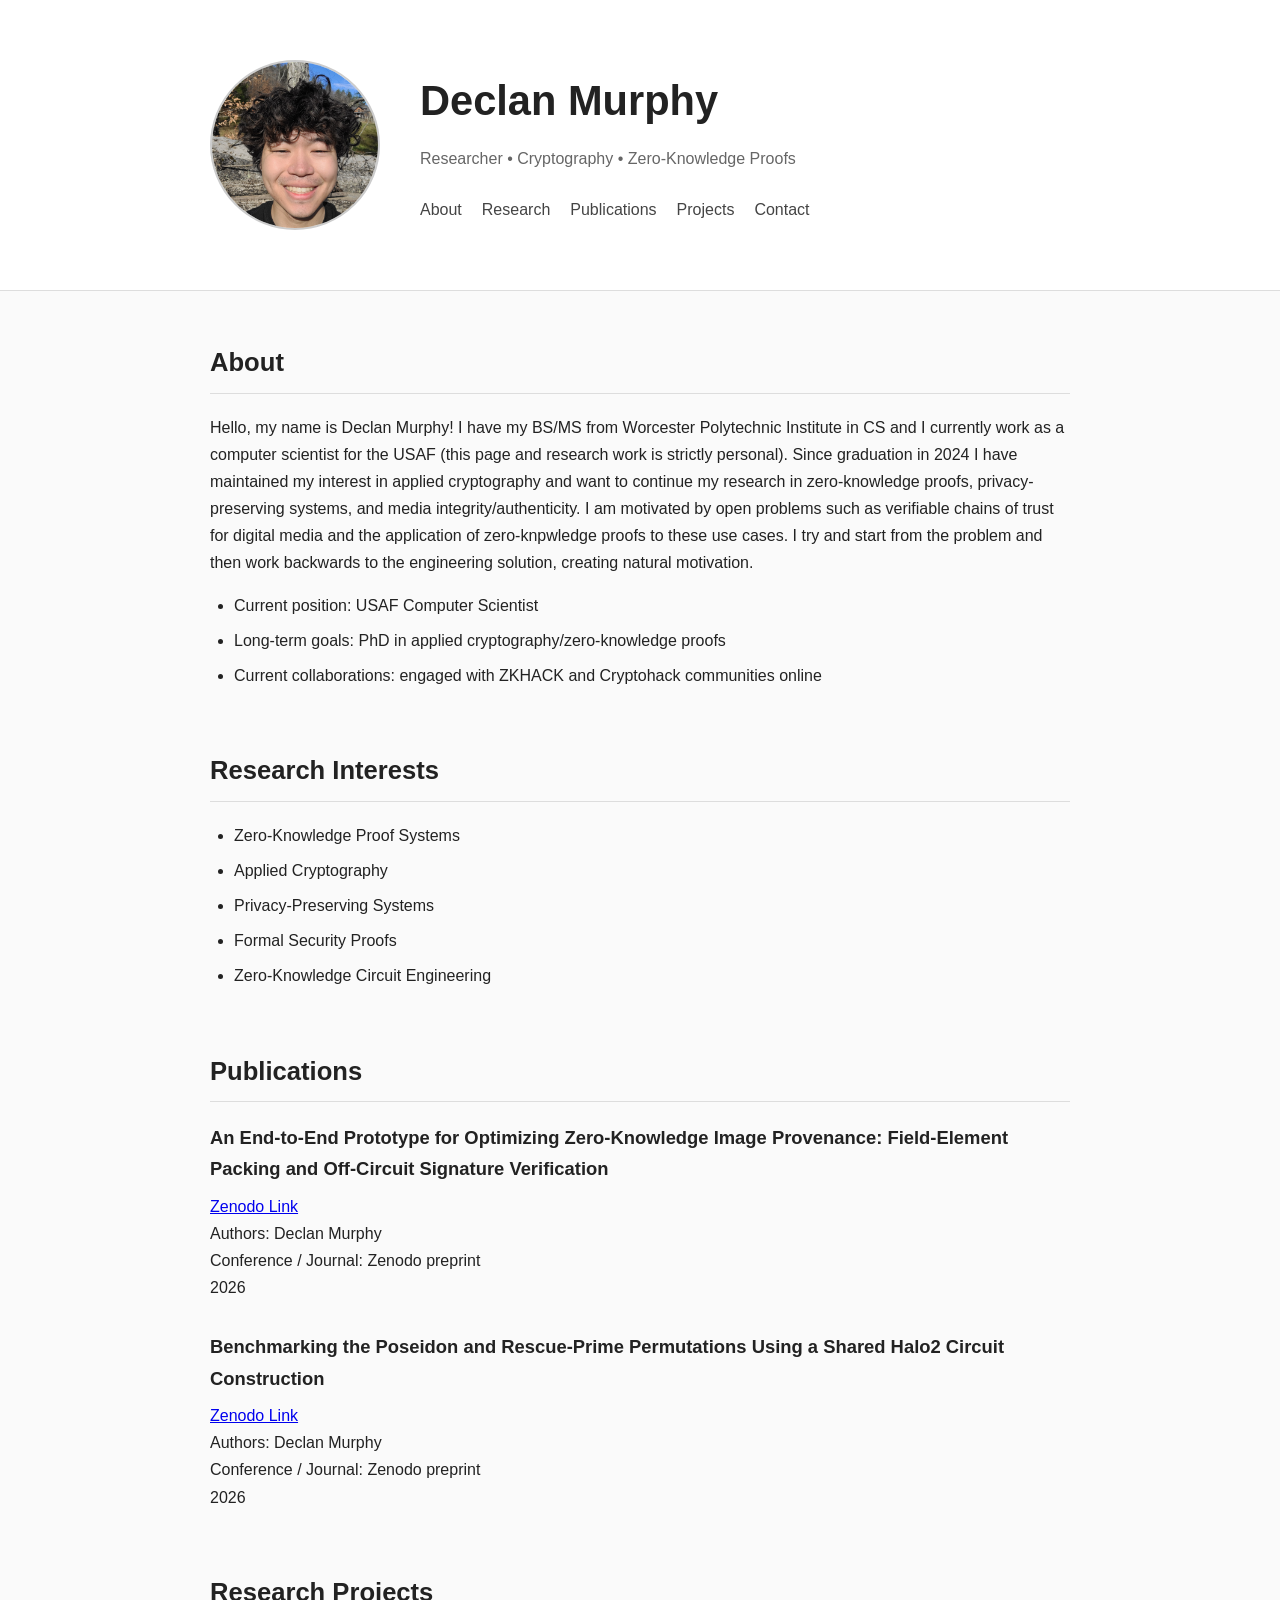
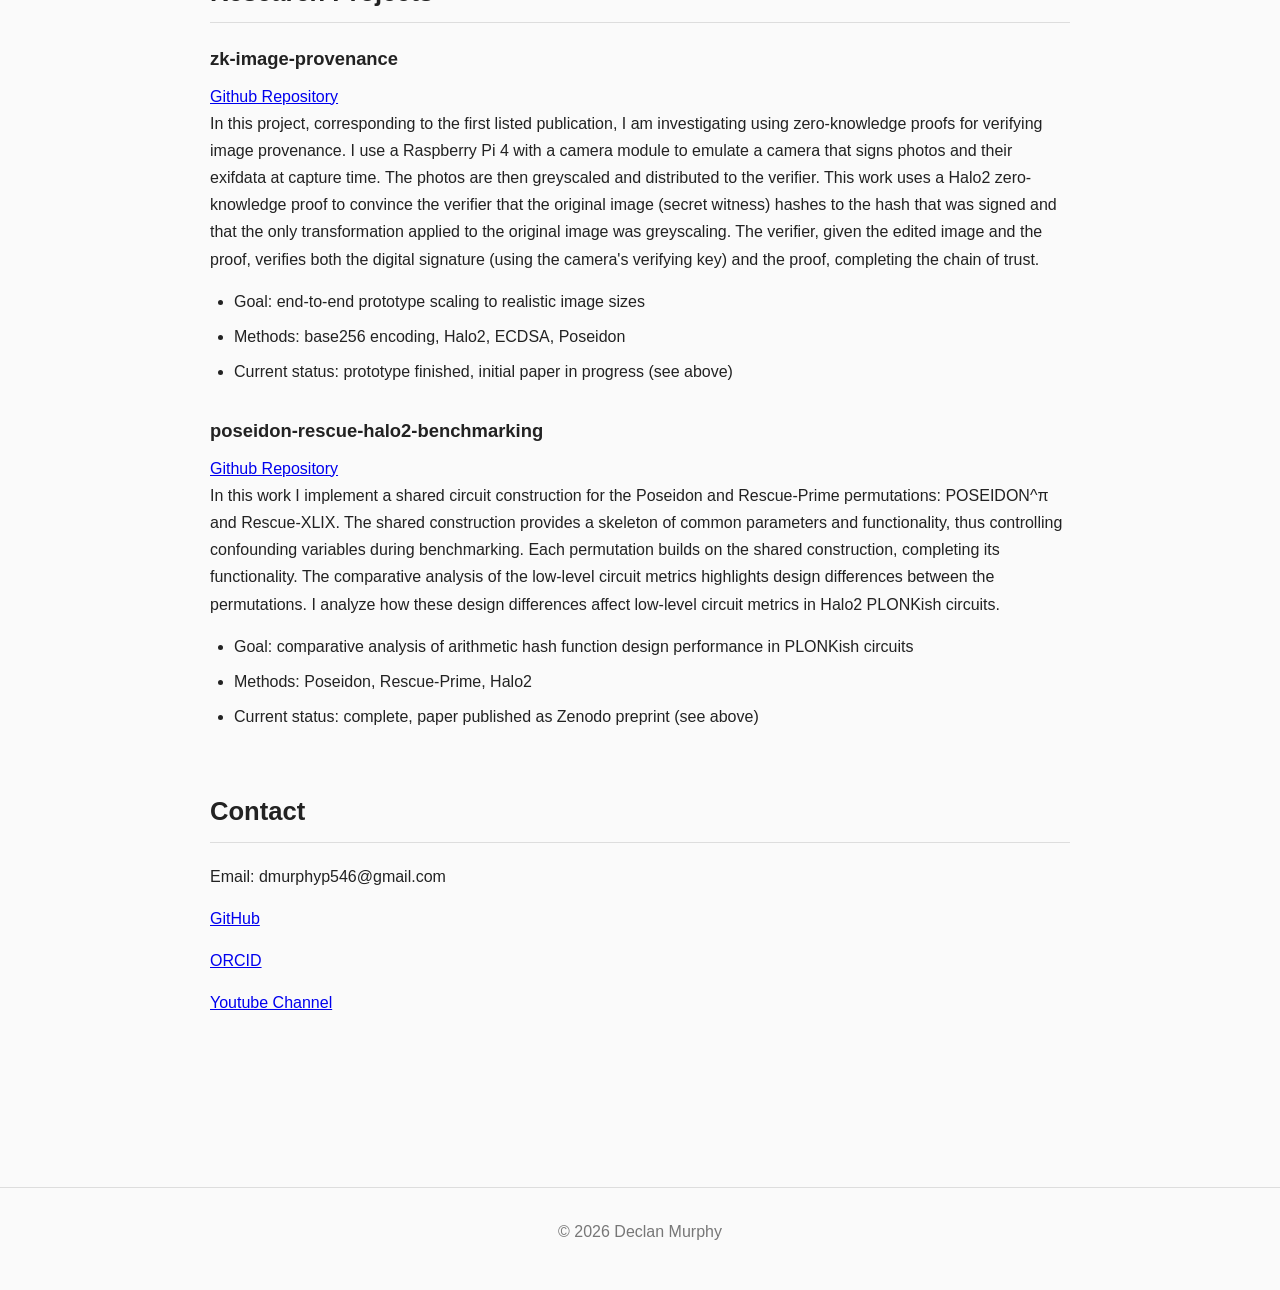
==== index.html @ 328d72f0 "updates" ====
<!DOCTYPE html>
<html lang="en">
<head>
    <meta charset="UTF-8">
    <meta name="viewport" content="width=device-width, initial-scale=1.0">
    <title>Declan Murphy | Research Portfolio</title>

    <link rel="stylesheet" href="style.css">
</head>
<body>

<header>
    <div class="profile">
        <div class="photo-placeholder">
            <img src="photo.JPG">
        </div>

        <div>
            <h1>Declan Murphy</h1>
            <p class="subtitle">
                Researcher • Cryptography • Zero-Knowledge Proofs
            </p>

            <nav>
                <a href="#about">About</a>
                <a href="#research">Research</a>
                <a href="#publications">Publications</a>
                <a href="#projects">Projects</a>
                <a href="#contact">Contact</a>
            </nav>
        </div>
    </div>
</header>

<main>

<section id="about">
    <h2>About</h2>

    <p>
        Hello, my name is Declan Murphy! I have my BS/MS from Worcester Polytechnic 
        Institute in CS and I currently work as a computer scientist for the USAF (this page and research work is strictly personal). 
        Since graduation in 2024 I have maintained my interest in applied cryptography and want to continue my research in 
        zero-knowledge proofs, privacy-preserving systems, and media integrity/authenticity. 
        I am motivated by open problems such as verifiable chains of trust for digital media and
        the application of zero-knpwledge proofs to these use cases. I try and start from the problem and then 
        work backwards to the engineering solution, creating natural motivation.
    </p>

    <ul>
        <li>Current position: USAF Computer Scientist</li>
        <li>Long-term goals: PhD in applied cryptography/zero-knowledge proofs</li>
        <li>Current collaborations: engaged with ZKHACK and Cryptohack communities online</li>
    </ul>
</section>

<section id="research">
    <h2>Research Interests</h2>

    <ul>
        <li>Zero-Knowledge Proof Systems</li>
        <li>Applied Cryptography</li>
        <li>Privacy-Preserving Systems</li>
        <li>Formal Security Proofs</li>
        <li>Zero-Knowledge Circuit Engineering</li>
    </ul>
</section>

<section id="publications">
    <h2>Publications</h2>

    <article>
        <h3>An End-to-End Prototype for Optimizing Zero-Knowledge Image Provenance: Field-Element Packing and Off-Circuit Signature Verification</h3>
        <a href="https://zenodo.org/records/21774628"> Zenodo Link</a>
        <p>
            Authors: Declan Murphy<br>
            Conference / Journal: Zenodo preprint<br>
            2026
        </p>
    </article>

    <article>
        <h3>Benchmarking the Poseidon and Rescue-Prime Permutations Using a Shared Halo2 Circuit Construction</h3>
        <a href="https://zenodo.org/records/18445353"> Zenodo Link</a>
        <p>
            Authors: Declan Murphy<br>
            Conference / Journal: Zenodo preprint<br>
            2026
        </p>
    </article>

</section>

<section id="projects">
    <h2>Research Projects</h2>

    <article>
        <h3>zk-image-provenance</h3>
        <a href="https://github.com/D3cl4n/zk-image-provenance">Github Repository</a>

        <p>
            In this project, corresponding to the first listed publication, I am investigating using zero-knowledge proofs
            for verifying image provenance. I use a Raspberry Pi 4 with a camera module to emulate a camera that signs 
            photos and their exifdata at capture time. The photos are then greyscaled and distributed to the verifier. This work uses a 
            Halo2 zero-knowledge proof to convince the verifier that the original image (secret witness) hashes to the hash that was
            signed and that the only transformation applied to the original image was greyscaling. The verifier, given the edited image and the proof,
            verifies both the digital signature (using the camera's verifying key) and the proof, completing the chain of trust. 
        </p>

        <ul>
            <li>Goal: end-to-end prototype scaling to realistic image sizes</li>
            <li>Methods: base256 encoding, Halo2, ECDSA, Poseidon</li>
            <li>Current status: prototype finished, initial paper in progress (see above)</li>
        </ul>
    </article>

    <article>
        <h3>poseidon-rescue-halo2-benchmarking</h3>
        <a href="https://github.com/D3cl4n/poseidon-rescue-halo2-benchmarking">Github Repository</a>

        <p>
            In this work I implement a shared circuit construction for the Poseidon and Rescue-Prime permutations: POSEIDON^π and Rescue-XLIX. 
            The shared construction provides a skeleton of common parameters and functionality, thus controlling confounding variables 
            during benchmarking. Each permutation builds on the shared construction, completing its functionality. The comparative 
            analysis of the low-level circuit metrics highlights design differences between the permutations. I analyze how these design 
            differences affect low-level circuit metrics in Halo2 PLONKish circuits.
        </p>

        <ul>
            <li>Goal: comparative analysis of arithmetic hash function design performance in PLONKish circuits</li>
            <li>Methods: Poseidon, Rescue-Prime, Halo2</li>
            <li>Current status: complete, paper published as Zenodo preprint (see above)</li>
        </ul>
    </article>

</section>

<section id="contact">
    <h2>Contact</h2>

    <p>Email: dmurphyp546@gmail.com</p>
    <p><a href="https://github.com/D3cl4n"> GitHub </a></p>
    <p><a href="https://orcid.org/0009-0008-1853-4453"> ORCID </a></p>
    <p><a href="https://www.youtube.com/@cdeclan"> Youtube Channel </a></p>
</section>

</main>

<footer>
    <p>
        © 2026 Declan Murphy
    </p>
</footer>

</body>
</html>
---- style.css ----
* {
    margin: 0;
    padding: 0;
    box-sizing: border-box;
}

body {
    font-family: -apple-system,
                 BlinkMacSystemFont,
                 "Segoe UI",
                 Roboto,
                 Arial,
                 sans-serif;

    color: #222;
    background: #fafafa;

    line-height: 1.7;
}

header {
    border-bottom: 1px solid #ddd;
    background: white;
}

.profile {
    max-width: 900px;
    margin: auto;

    display: flex;
    gap: 40px;
    align-items: center;

    padding: 60px 20px;
}

.photo-placeholder img {
    width: 170px;
    height: 170px;

    border: 2px solid #ccc;
    border-radius: 50%;

    display: block;
    align-items: center;
    justify-content: center;
    object-fit: cover;

    color: #777;
    background: #f2f2f2;
}

h1 {
    font-size: 2.6rem;
    font-weight: 600;
    margin-bottom: 8px;
}

.subtitle {
    color: #666;
    margin-bottom: 24px;
}

nav {
    display: flex;
    flex-wrap: wrap;
    gap: 20px;
}

nav a {
    text-decoration: none;
    color: #444;
}

nav a:hover {
    color: black;
}

main {
    max-width: 900px;
    margin: auto;
    padding: 50px 20px;
}

section {
    margin-bottom: 60px;
}

h2 {
    font-size: 1.6rem;
    margin-bottom: 20px;
    border-bottom: 1px solid #ddd;
    padding-bottom: 8px;
}

h3 {
    margin-bottom: 8px;
    font-size: 1.15rem;
}

article {
    margin-bottom: 30px;
}

p {
    margin-bottom: 15px;
}

ul {
    margin-left: 24px;
    margin-top: 10px;
}

li {
    margin-bottom: 8px;
}

footer {
    text-align: center;
    color: #777;
    border-top: 1px solid #ddd;
    padding: 30px;
    margin-top: 60px;
}

@media (max-width: 700px) {

    .profile {
        flex-direction: column;
        text-align: center;
    }

    nav {
        justify-content: center;
    }

}
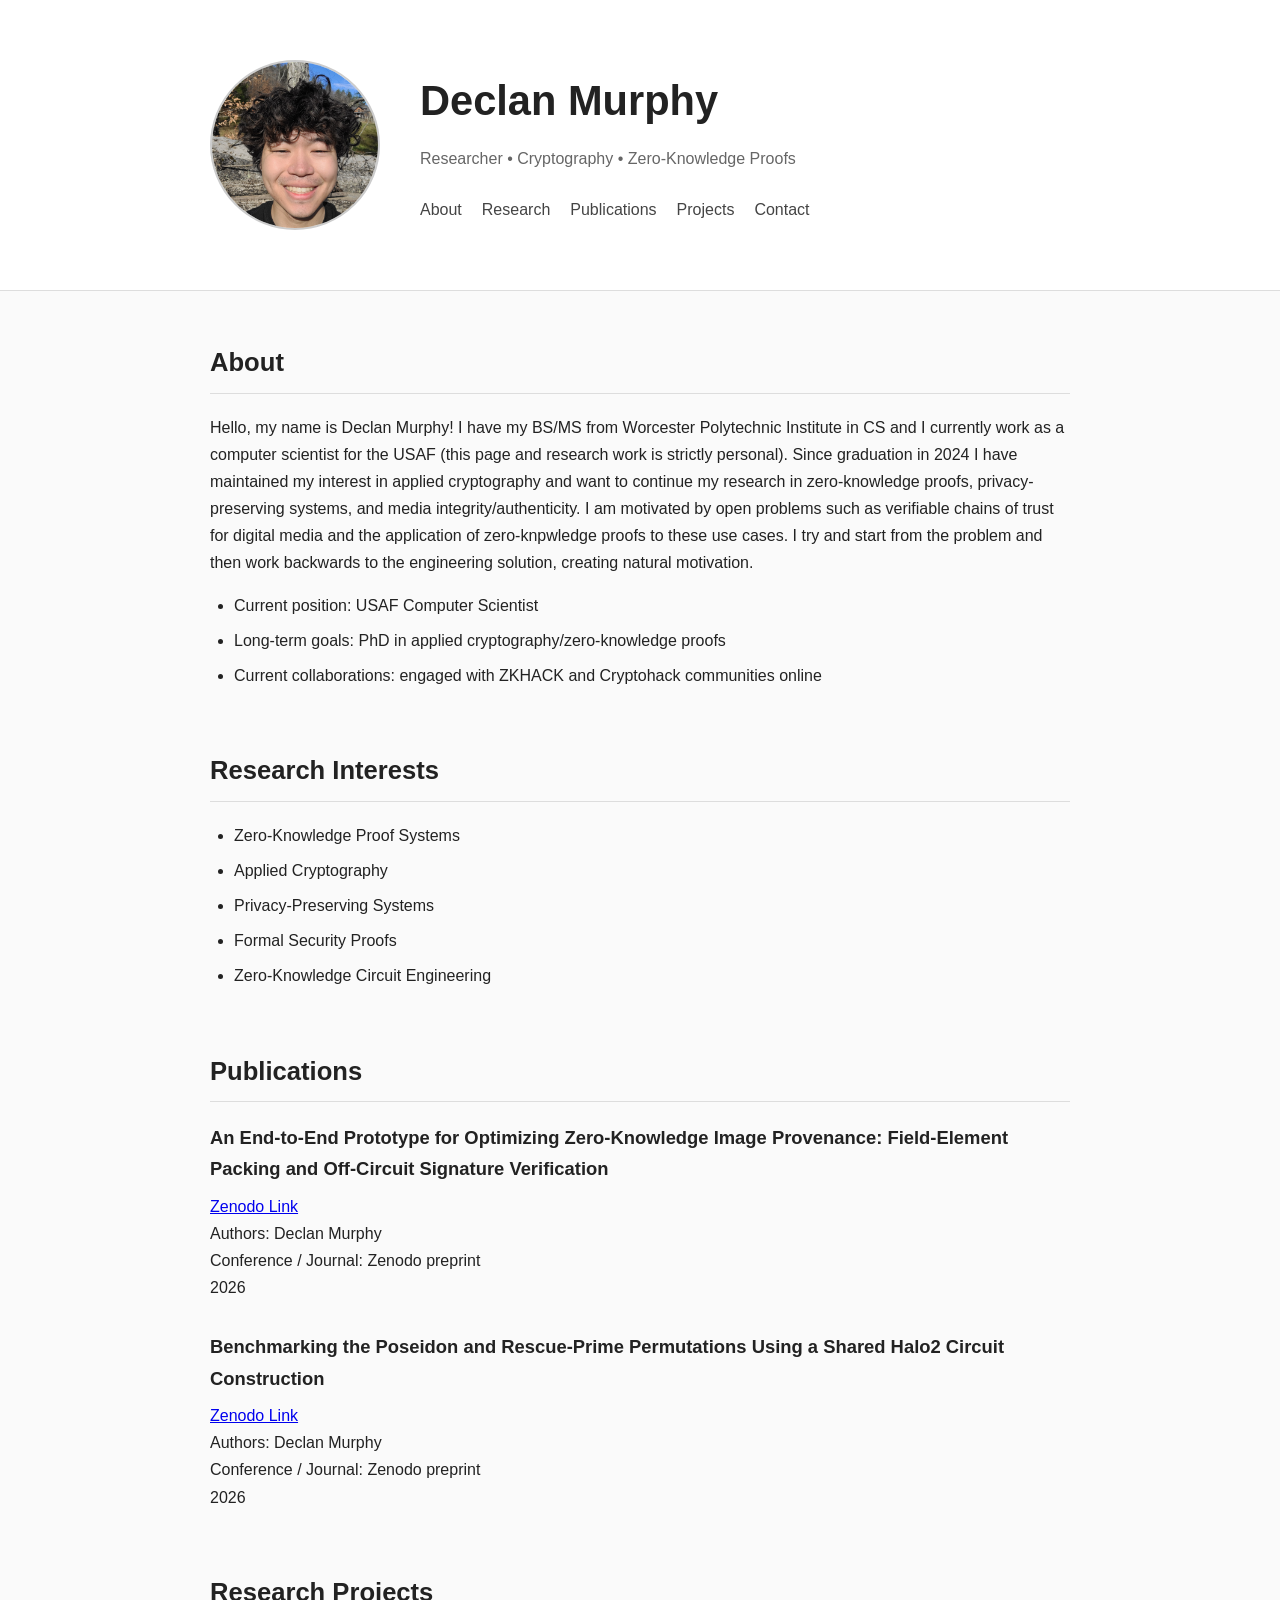
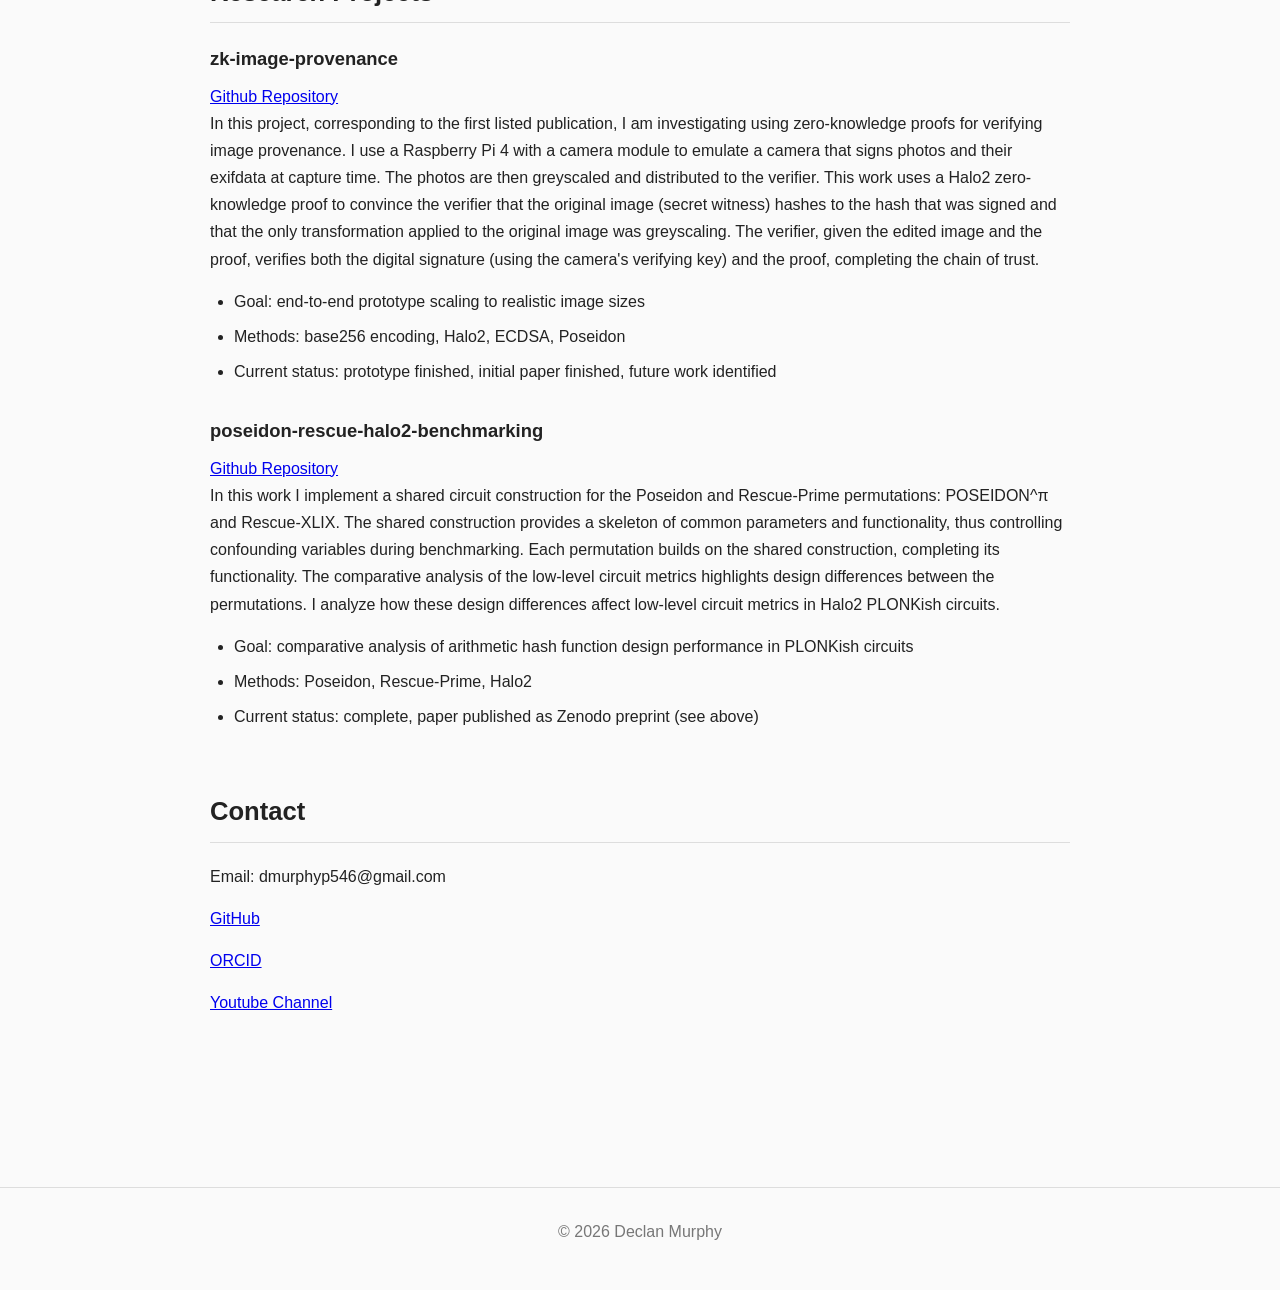
==== commit 08766ad2: "more updates" ====
--- a/index.html
+++ b/index.html
@@ -110,7 +110,7 @@
         <ul>
             <li>Goal: end-to-end prototype scaling to realistic image sizes</li>
             <li>Methods: base256 encoding, Halo2, ECDSA, Poseidon</li>
-            <li>Current status: prototype finished, initial paper in progress (see above)</li>
+            <li>Current status: prototype finished, initial paper finished, future work identified</li>
         </ul>
     </article>
 
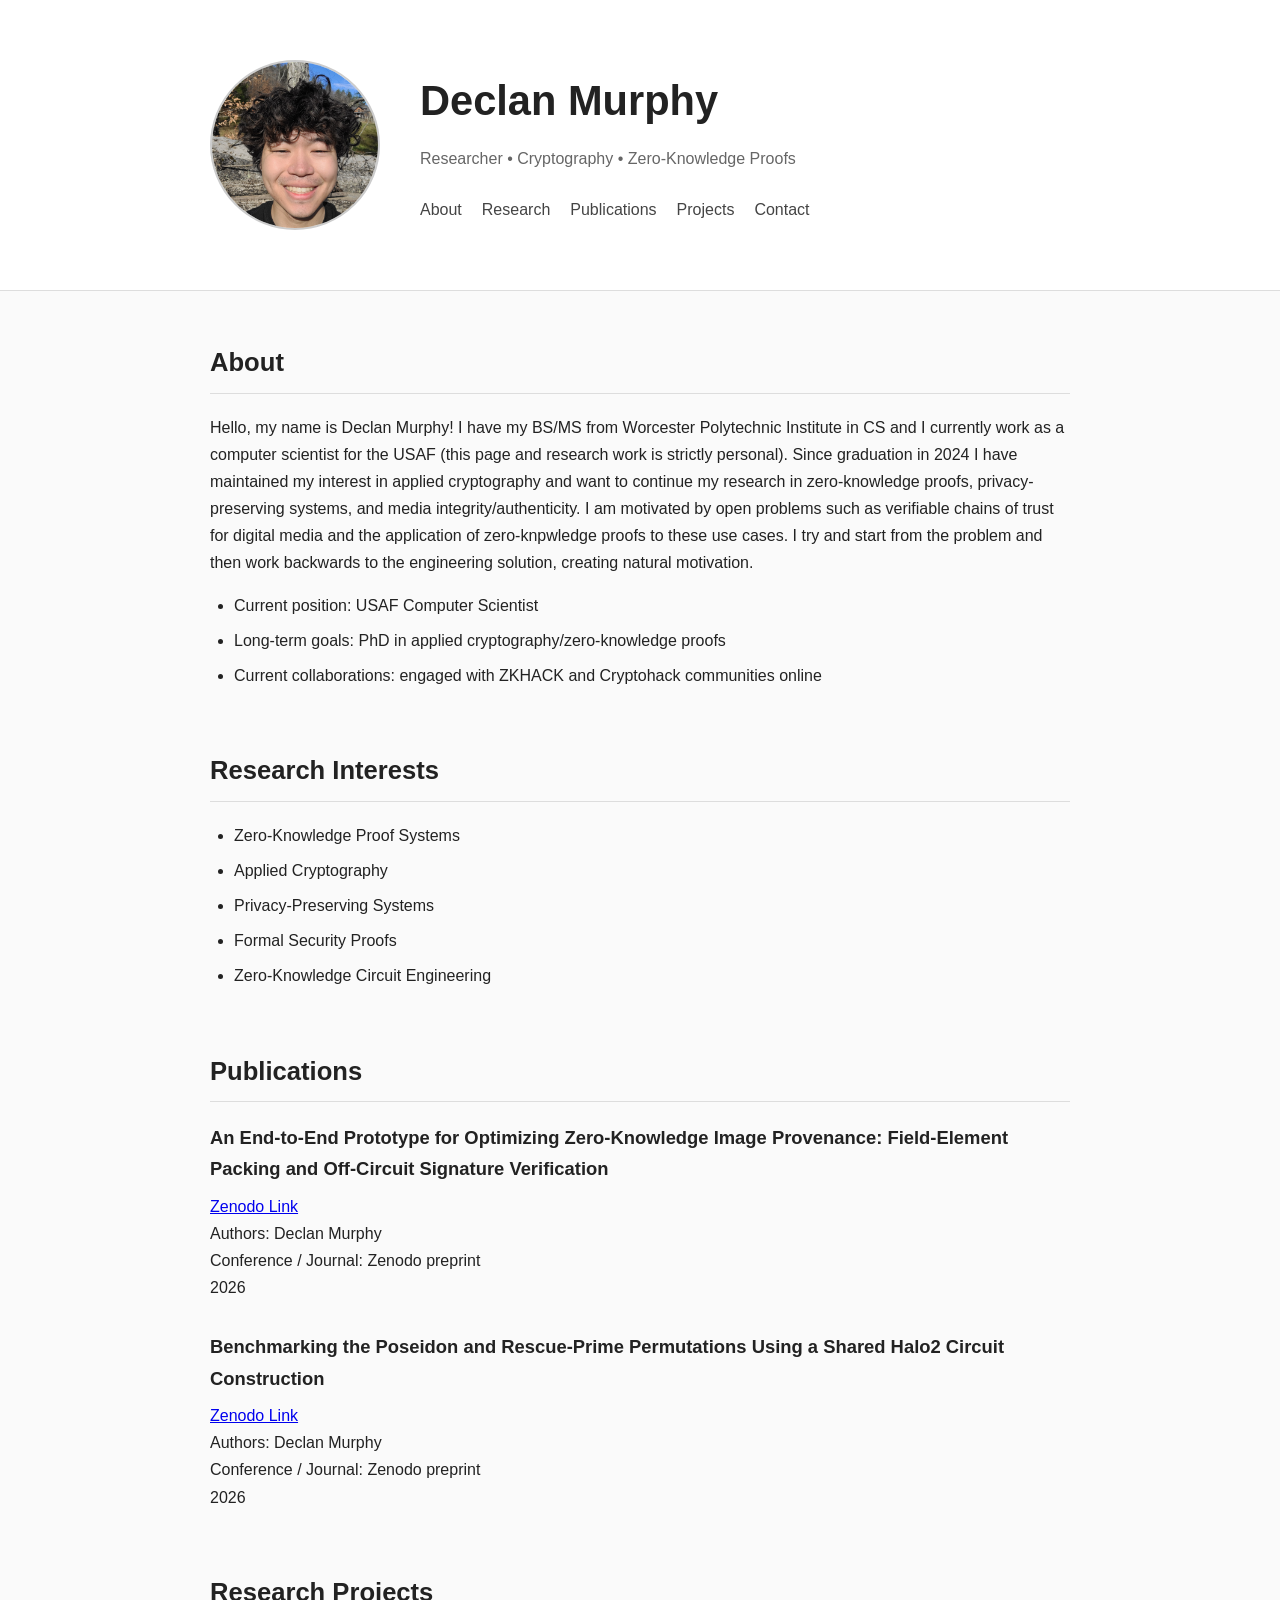
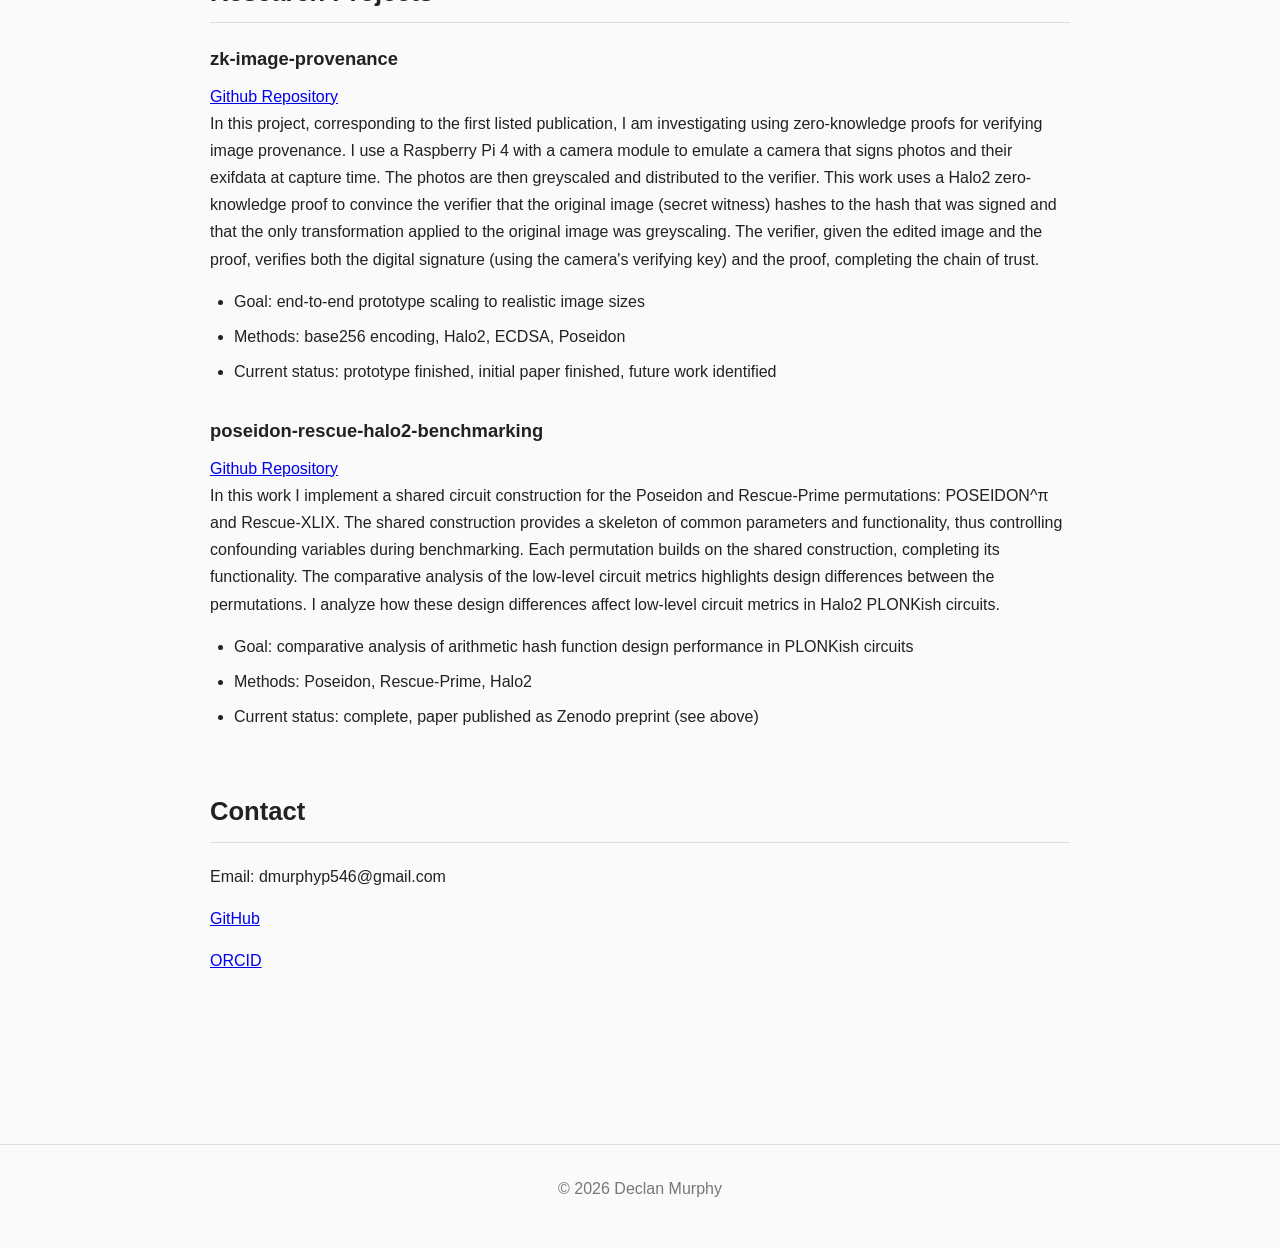
==== commit a9a8a47b: "change" ====
--- a/index.html
+++ b/index.html
@@ -141,7 +141,6 @@
     <p>Email: dmurphyp546@gmail.com</p>
     <p><a href="https://github.com/D3cl4n"> GitHub </a></p>
     <p><a href="https://orcid.org/0009-0008-1853-4453"> ORCID </a></p>
-    <p><a href="https://www.youtube.com/@cdeclan"> Youtube Channel </a></p>
 </section>
 
 </main>
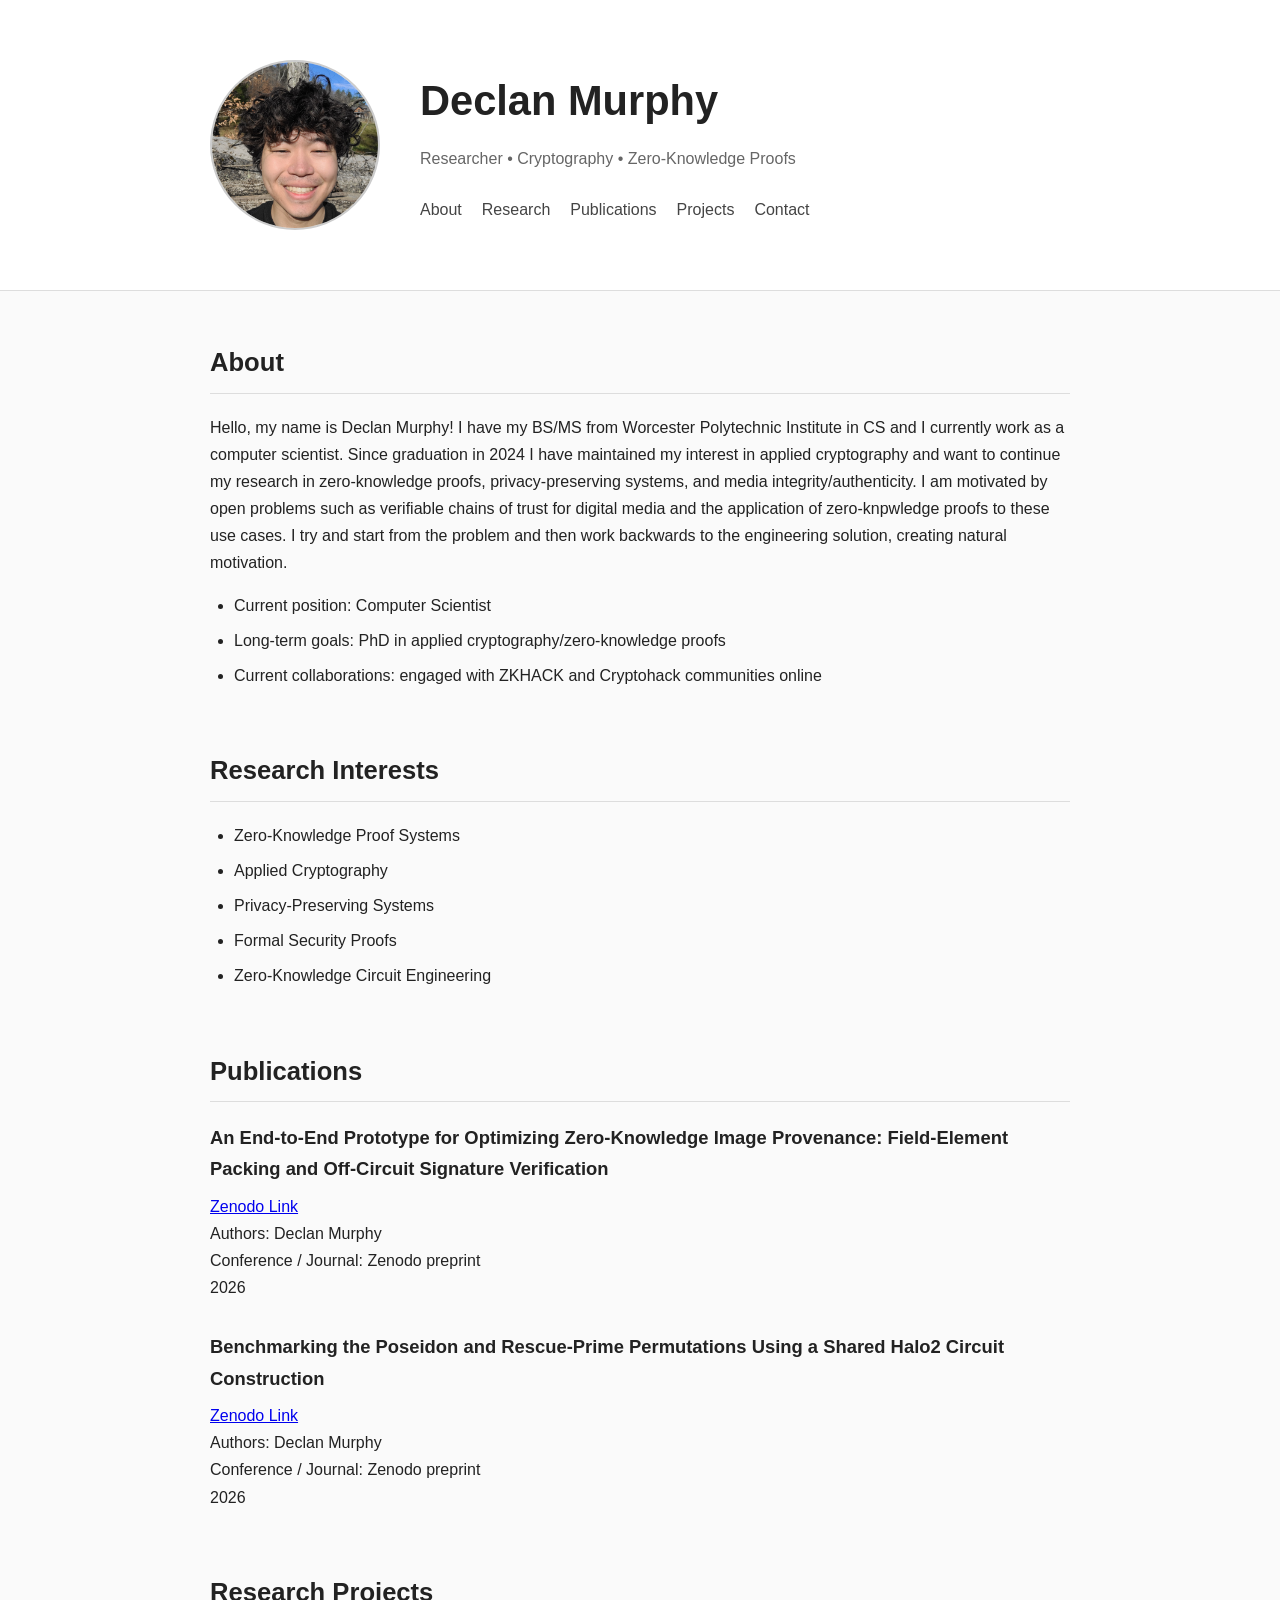
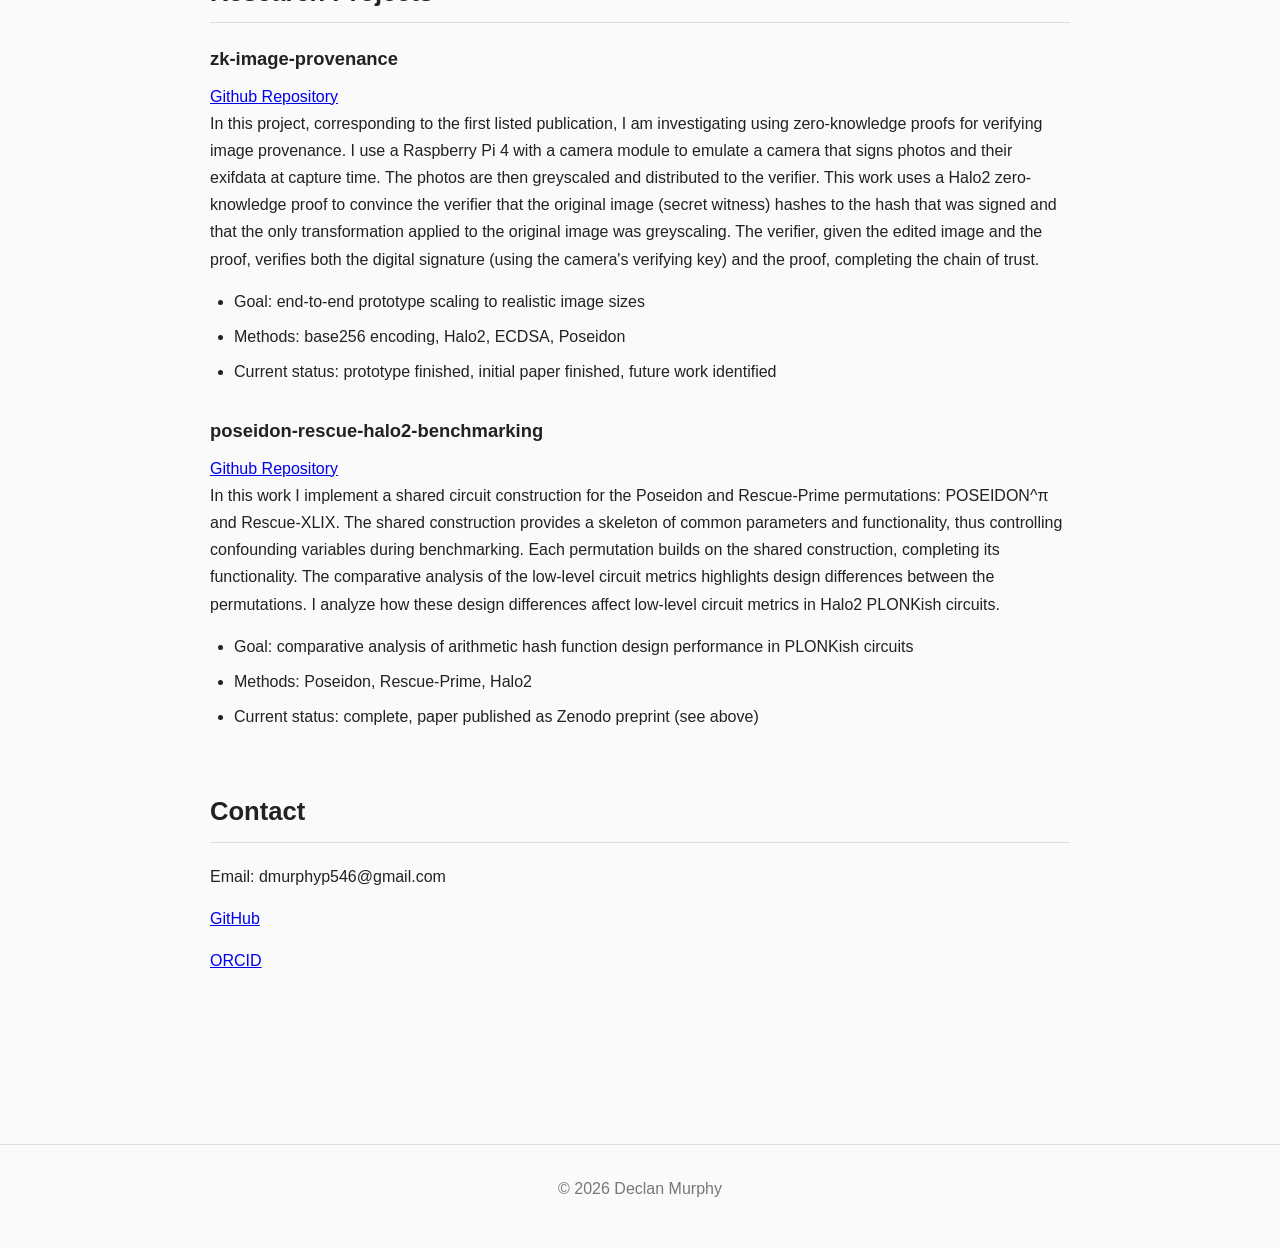
==== commit d2b00e50: "change" ====
--- a/index.html
+++ b/index.html
@@ -39,7 +39,7 @@
 
     <p>
         Hello, my name is Declan Murphy! I have my BS/MS from Worcester Polytechnic 
-        Institute in CS and I currently work as a computer scientist for the USAF (this page and research work is strictly personal). 
+        Institute in CS and I currently work as a computer scientist. 
         Since graduation in 2024 I have maintained my interest in applied cryptography and want to continue my research in 
         zero-knowledge proofs, privacy-preserving systems, and media integrity/authenticity. 
         I am motivated by open problems such as verifiable chains of trust for digital media and
@@ -48,7 +48,7 @@
     </p>
 
     <ul>
-        <li>Current position: USAF Computer Scientist</li>
+        <li>Current position: Computer Scientist</li>
         <li>Long-term goals: PhD in applied cryptography/zero-knowledge proofs</li>
         <li>Current collaborations: engaged with ZKHACK and Cryptohack communities online</li>
     </ul>
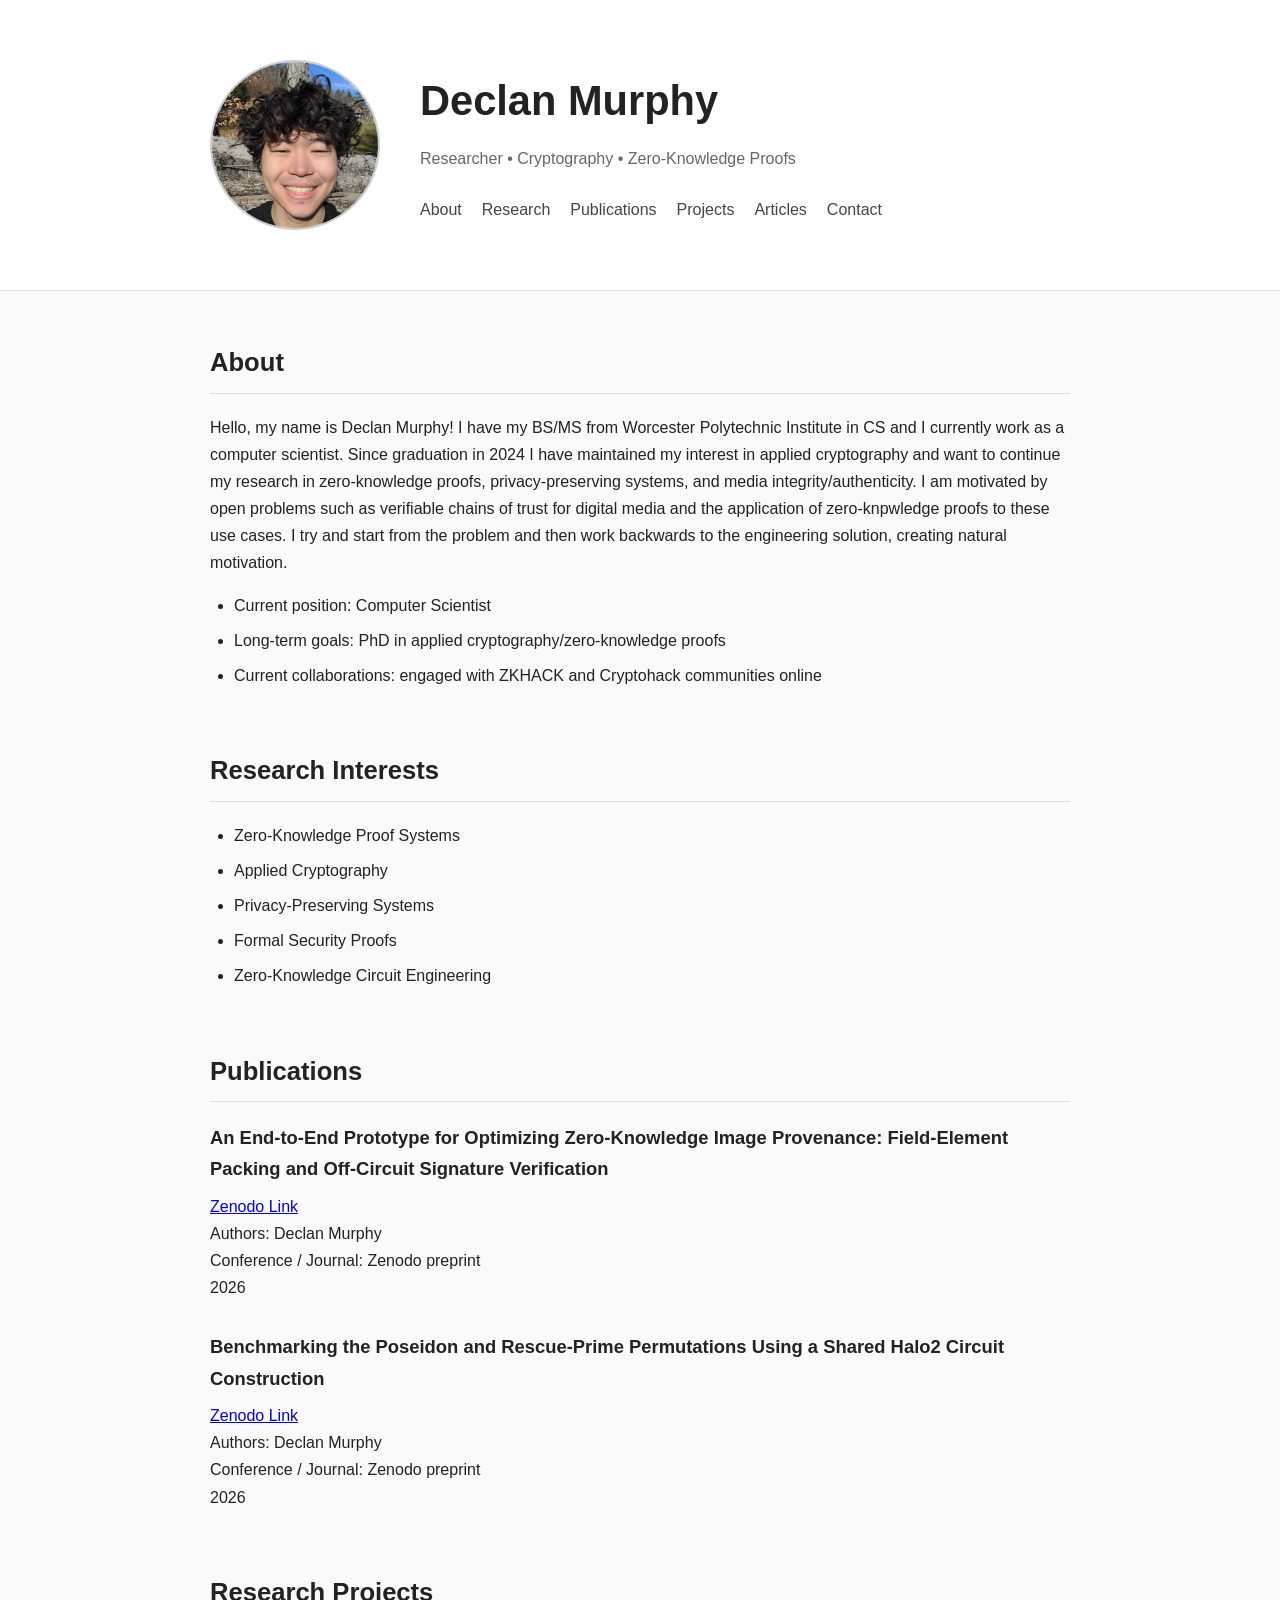
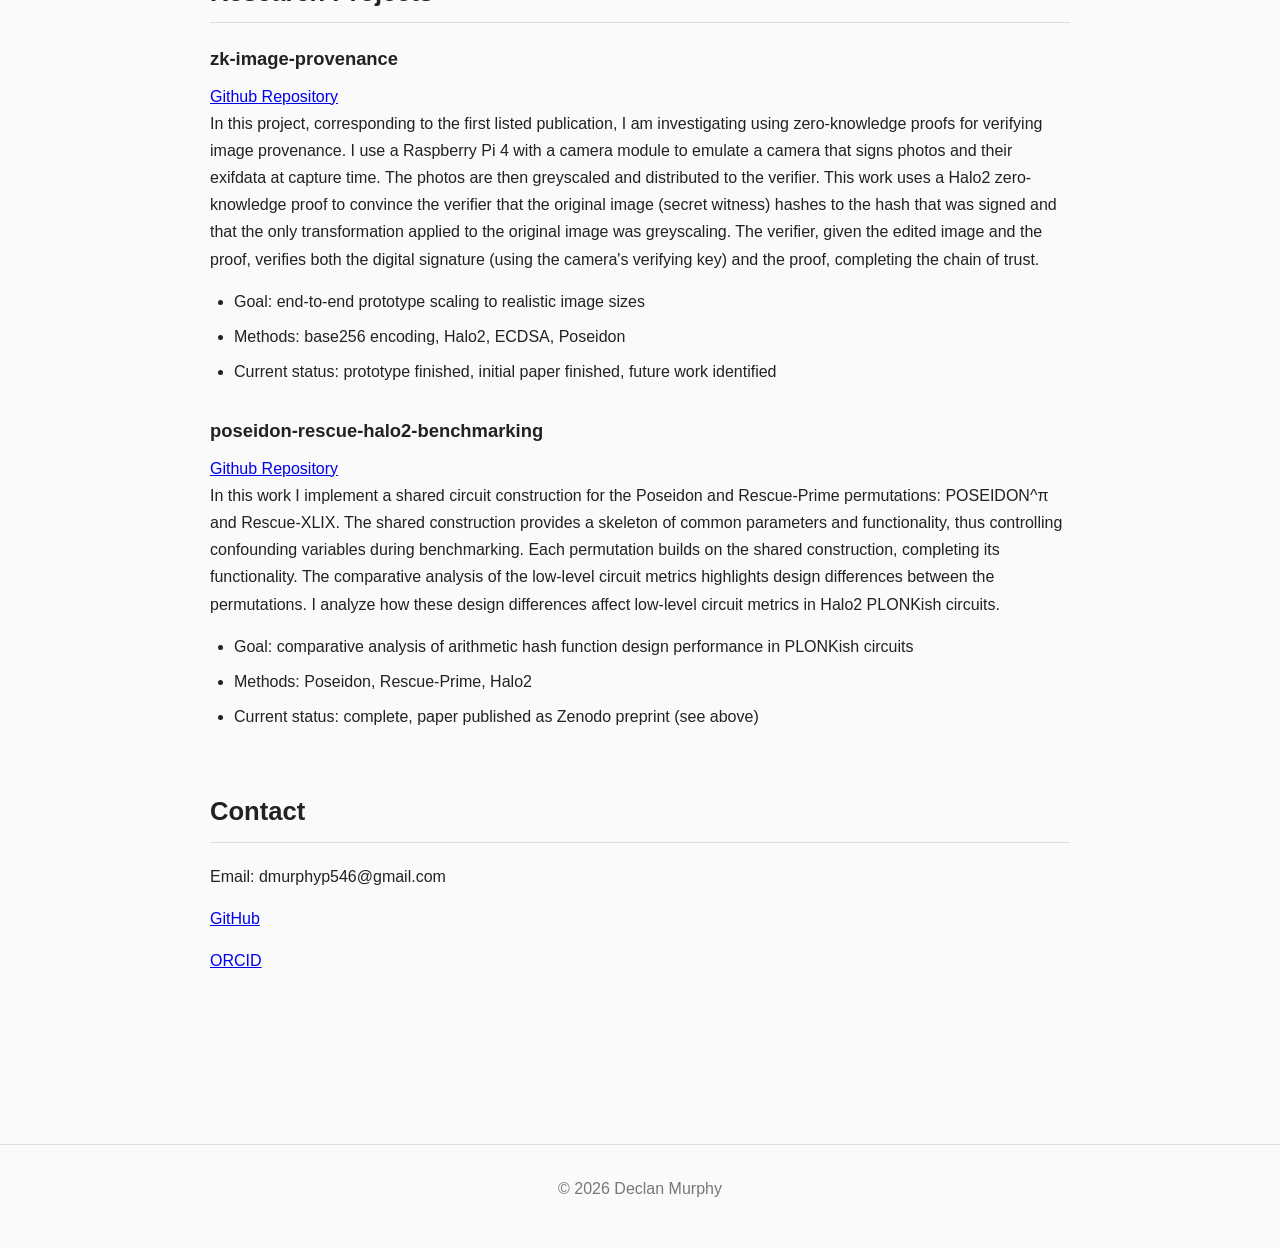
==== commit ade7c5d1: "adding section for articles" ====
--- a/index.html
+++ b/index.html
@@ -26,6 +26,7 @@
                 <a href="#research">Research</a>
                 <a href="#publications">Publications</a>
                 <a href="#projects">Projects</a>
+                <a href="#articles/">Articles</a>
                 <a href="#contact">Contact</a>
             </nav>
         </div>
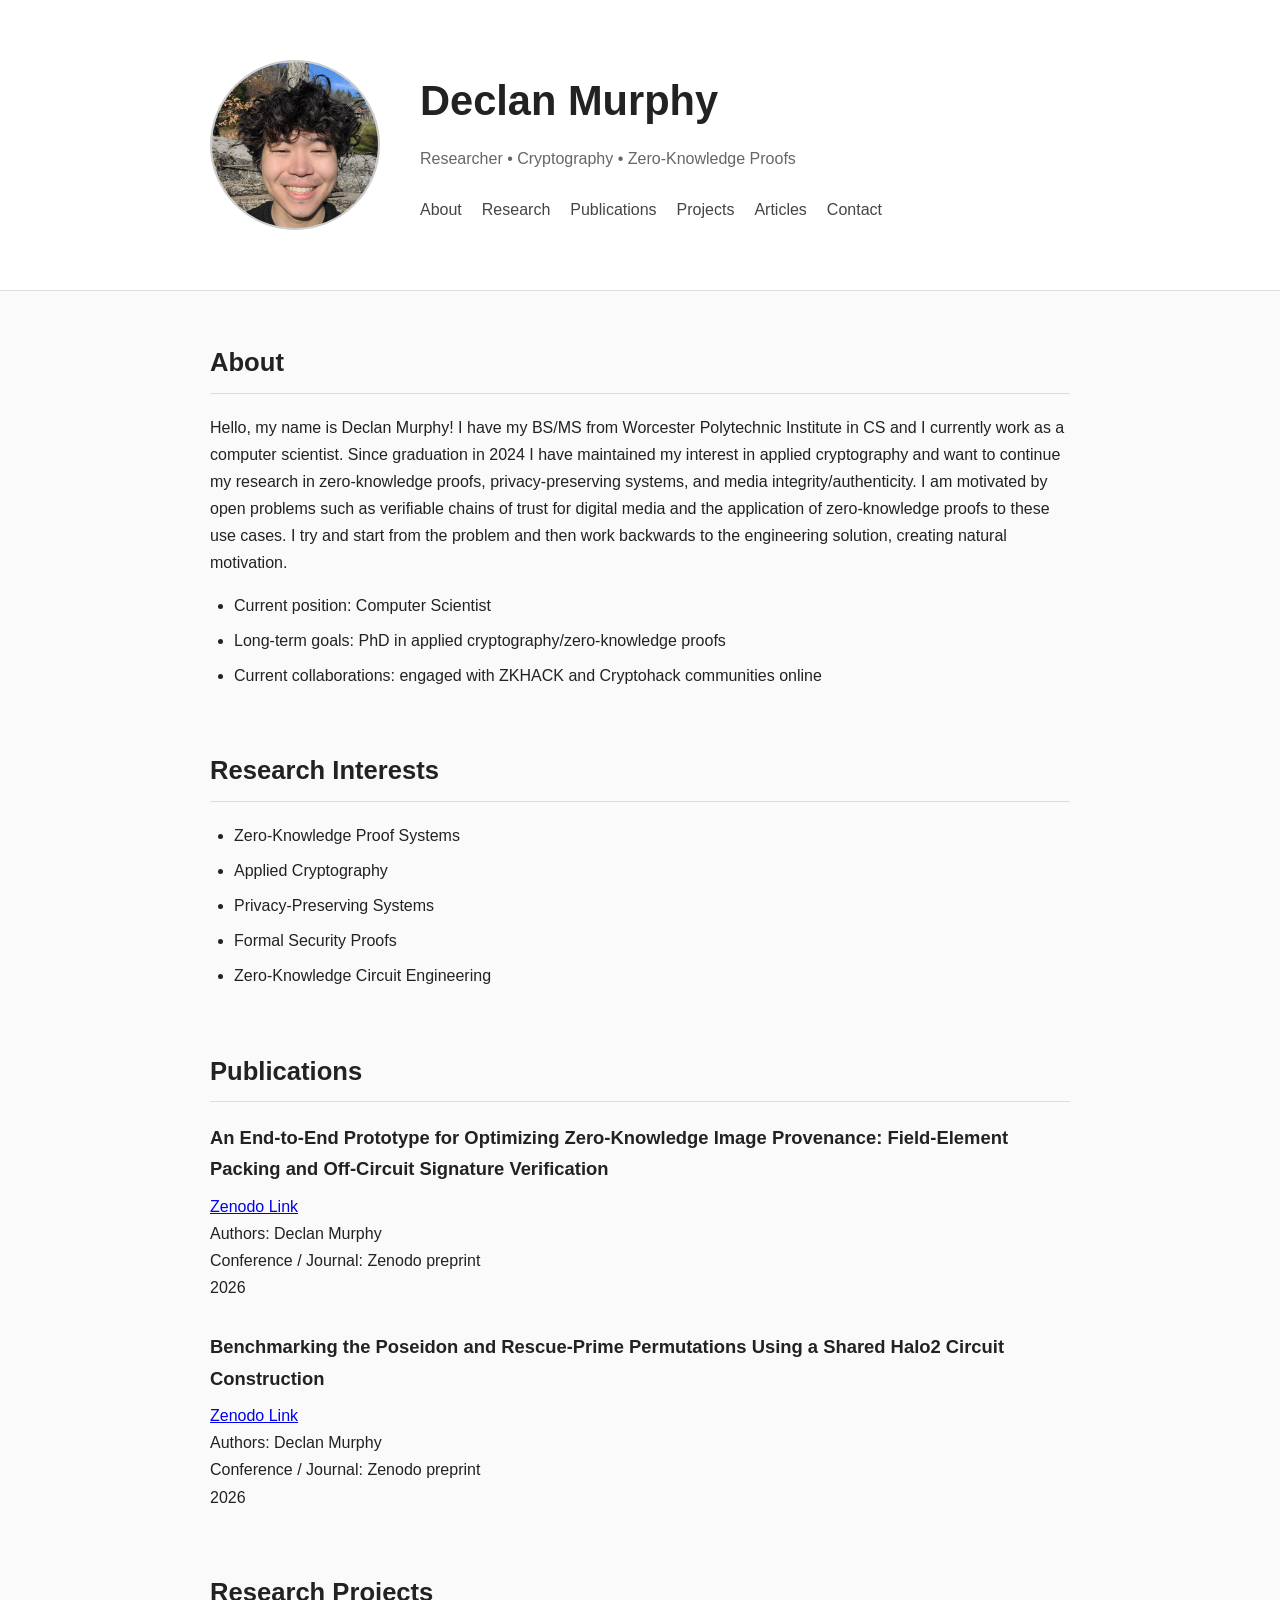
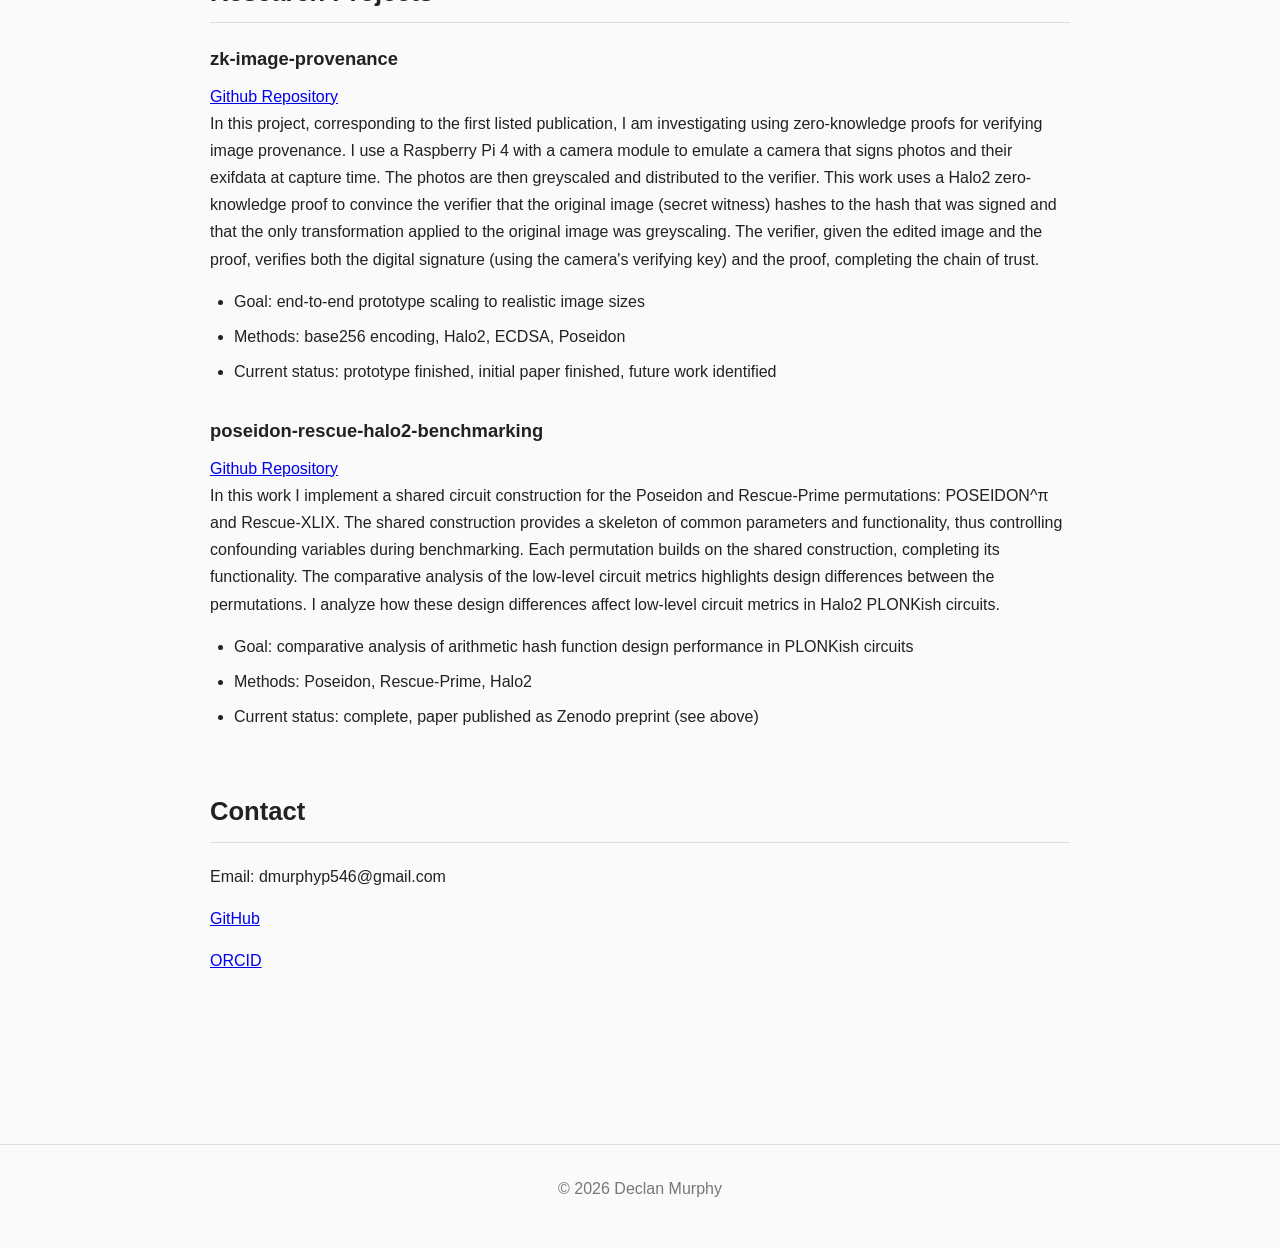
==== commit 05b6f5de: "typo fix" ====
--- a/index.html
+++ b/index.html
@@ -44,7 +44,7 @@
         Since graduation in 2024 I have maintained my interest in applied cryptography and want to continue my research in 
         zero-knowledge proofs, privacy-preserving systems, and media integrity/authenticity. 
         I am motivated by open problems such as verifiable chains of trust for digital media and
-        the application of zero-knpwledge proofs to these use cases. I try and start from the problem and then 
+        the application of zero-knowledge proofs to these use cases. I try and start from the problem and then 
         work backwards to the engineering solution, creating natural motivation.
     </p>
 
